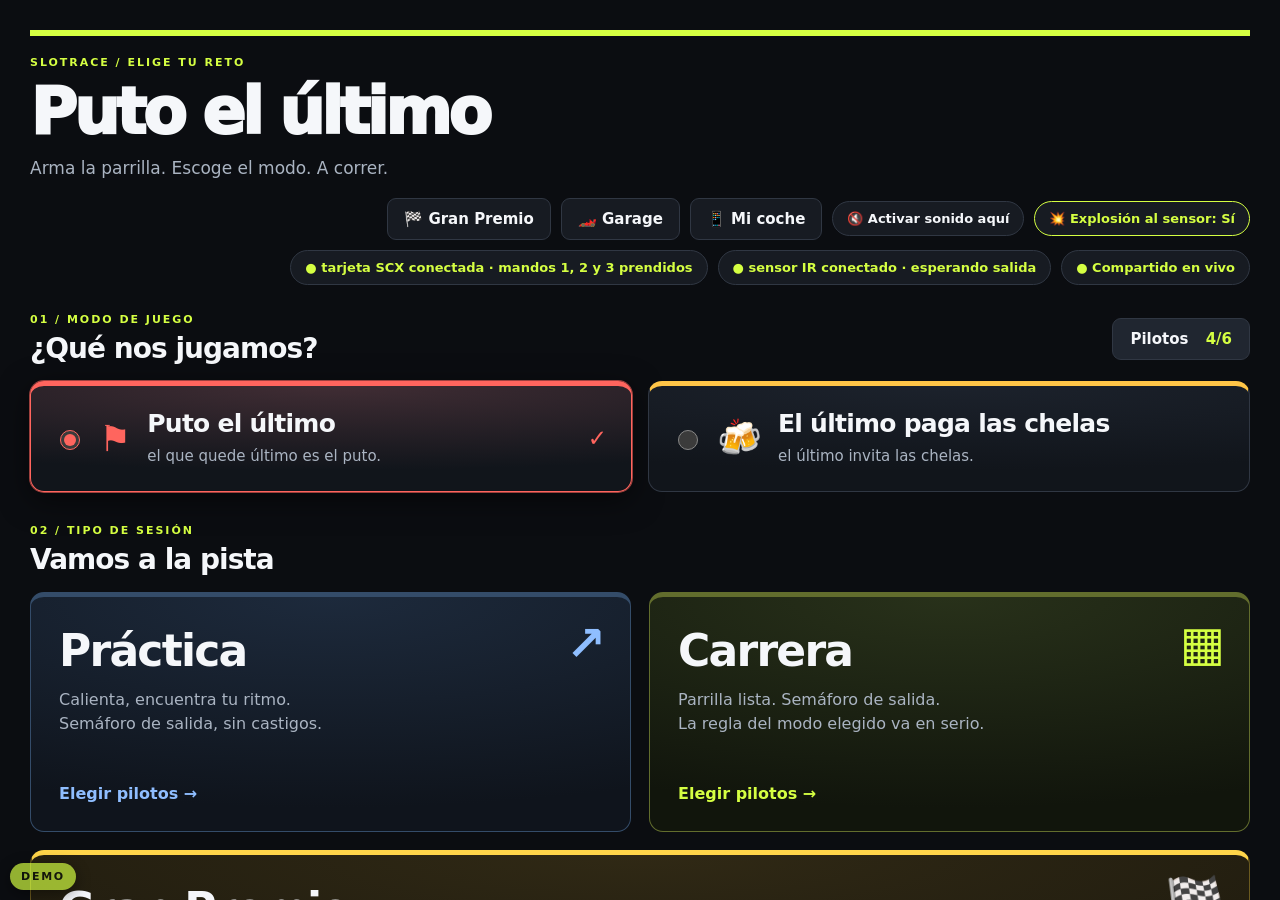
==== index.html @ de14cd6a "Garage de coches (v202611241123)" ====
<!doctype html>
<html lang="es-MX"><head><meta charset="utf-8">
<meta name="viewport" content="width=device-width,initial-scale=1,viewport-fit=cover">
<meta name="apple-mobile-web-app-capable" content="yes"><meta name="apple-mobile-web-app-status-bar-style" content="black-translucent">
<meta name="apple-mobile-web-app-title" content="Puto el último"><meta name="theme-color" content="#0b0d11"><meta name="format-detection" content="telephone=no">
<link rel="icon" href="app/micoche-icon.png"><link rel="apple-touch-icon" href="app/micoche-icon.png">
<title>Puto el último · SLOTRACE (DEMO)</title>
<link rel="stylesheet" href="shell.css?v=202611241123">
</head><body>
<div id="boot" class="boot"><div class="boot-box">
  <p class="eyebrow">SLOTRACE · CADA VUELTA CUENTA</p><h1>Puto el último</h1>
  <p class="boot-msg" id="bootMsg">Arrancando la pista…</p><div class="boot-bar"><i id="bootBar"></i></div>
  <p class="boot-note">Versión DEMO: pista, Pit Box y sensor simulados. La primera vez tarda unos segundos en cargar.</p>
  <p class="boot-err" id="bootErr" hidden></p>
</div></div>
<iframe id="app" title="Puto el último" hidden></iframe>
<button type="button" id="demoChip" class="demo-chip" hidden aria-haspopup="dialog">DEMO</button>
<div id="demoMenu" class="demo-menu" hidden role="dialog" aria-label="Opciones de la demo">
  <div class="dm-box">
    <div class="dm-head"><strong>Versión DEMO</strong><button type="button" id="dmClose" aria-label="Cerrar">✕</button></div>
    <p class="dm-note">Todo corre en este equipo: la Pit Box SCX, los mandos y el sensor IR son simulados. Los pilotos, la configuración y las carreras se guardan solo aquí.</p>
    <h3>Simulador de pista</h3>
    <div class="dm-row" id="dmCars"></div>
    <h3>Garage</h3>
    <div class="dm-actions"><button type="button" id="dmGarage">🏎️ Cargar garage de ejemplo (6 coches)</button></div>
    <h3>Torneo por mangas</h3>
    <div class="dm-actions"><button type="button" id="dmTorneo">👥 Cargar 12 pilotos de ejemplo (niveles mezclados)</button></div>
    <div class="dm-actions"><button type="button" id="dmFalse">⚠ Salida en falso en el próximo semáforo</button></div>
    <h3>Datos</h3>
    <div class="dm-actions"><a class="dm-link" href="carrera-rapida.html">🏁 Demo rápida (solo carrera)</a><button type="button" id="dmReset" class="dm-danger">↺ Restablecer demo</button></div>
    <p class="dm-msg" id="dmMsg" role="status"></p>
  </div>
</div>
<script src="pyodide/pyodide.js"></script>
<script src="shell.js?v=202611241123"></script>
</body></html>
---- shell.css ----
:root{color-scheme:dark;--lime:#d5ff42;--line:#303743;--muted:#aab4c2}
html,body{margin:0;height:100%;background:#0b0d11;color:#f5f7fa;font-family:system-ui,-apple-system,BlinkMacSystemFont,sans-serif;overflow:hidden;-webkit-text-size-adjust:100%}
#app{position:fixed;inset:0;width:100%;height:100%;border:0;display:block;background:#0b0d11}
#app[hidden]{display:none}
.boot{position:fixed;inset:0;display:flex;align-items:center;justify-content:center;padding:24px;background:radial-gradient(120% 80% at 50% 0%,#1c222c,#0b0d11)}
.boot[hidden]{display:none}
.boot-box{max-width:520px;width:100%;border-top:6px solid var(--lime);padding-top:18px}
.eyebrow{text-transform:uppercase;letter-spacing:.18em;font-size:11px;font-weight:800;color:var(--lime);margin:0 0 10px}
.boot h1{font-size:clamp(40px,9vw,64px);letter-spacing:-.055em;margin:0 0 18px;font-weight:950}
.boot-msg{font-weight:700;margin:0 0 10px}
.boot-bar{height:8px;border-radius:99px;background:#171b22;border:1px solid var(--line);overflow:hidden}.boot-bar i{display:block;height:100%;width:4%;background:var(--lime);transition:width .4s}
.boot-note{color:var(--muted);font-size:13px;line-height:1.5;margin-top:14px}
.boot-err{color:#ff8179;font-weight:700}
.demo-chip{position:fixed;left:max(10px,env(safe-area-inset-left));bottom:max(10px,env(safe-area-inset-bottom));z-index:50;border:0;border-radius:999px;background:#d5ff42d9;color:#11150b;font:900 11px system-ui;letter-spacing:.16em;padding:7px 11px;box-shadow:0 4px 16px #0008;cursor:pointer;opacity:.8;touch-action:manipulation}
.demo-chip[hidden]{display:none}
.demo-menu{position:fixed;inset:0;z-index:60;background:#000b;display:flex;align-items:flex-end;justify-content:flex-start;padding:12px;padding-bottom:max(12px,env(safe-area-inset-bottom))}
.demo-menu[hidden]{display:none}
.dm-box{background:#171b22;border:1px solid var(--line);border-top:5px solid var(--lime);border-radius:16px;padding:16px 18px;width:min(460px,100%);max-height:calc(100% - 20px);overflow:auto;box-shadow:0 20px 60px #000c}
.dm-head{display:flex;justify-content:space-between;align-items:center}.dm-head strong{font-size:20px}
.dm-box h3{font-size:12px;letter-spacing:.14em;text-transform:uppercase;color:var(--lime);margin:16px 0 8px}
.dm-note{color:var(--muted);font-size:13px;line-height:1.45;margin:8px 0 0}
.dm-box button,.dm-link{border:1px solid var(--line);background:#202630;color:#f5f7fa;font:700 14px system-ui;border-radius:9px;padding:10px 12px;cursor:pointer;text-decoration:none;display:inline-block;touch-action:manipulation}
.dm-row{display:grid;grid-template-columns:repeat(3,minmax(0,1fr));gap:8px}
.dm-car{border-top:4px solid var(--team)!important;display:flex;flex-direction:column;gap:6px;padding:8px!important}
.dm-car b{font-size:13px}.dm-car span{display:flex;gap:6px}.dm-car span button{flex:1;padding:7px 4px;font-size:12px}
.dm-actions{display:flex;flex-wrap:wrap;gap:8px}
.dm-danger{color:#ff8a84!important;border-color:#ff8a8466!important}
.dm-msg{color:var(--lime);font-size:13px;min-height:16px;margin:10px 0 0}
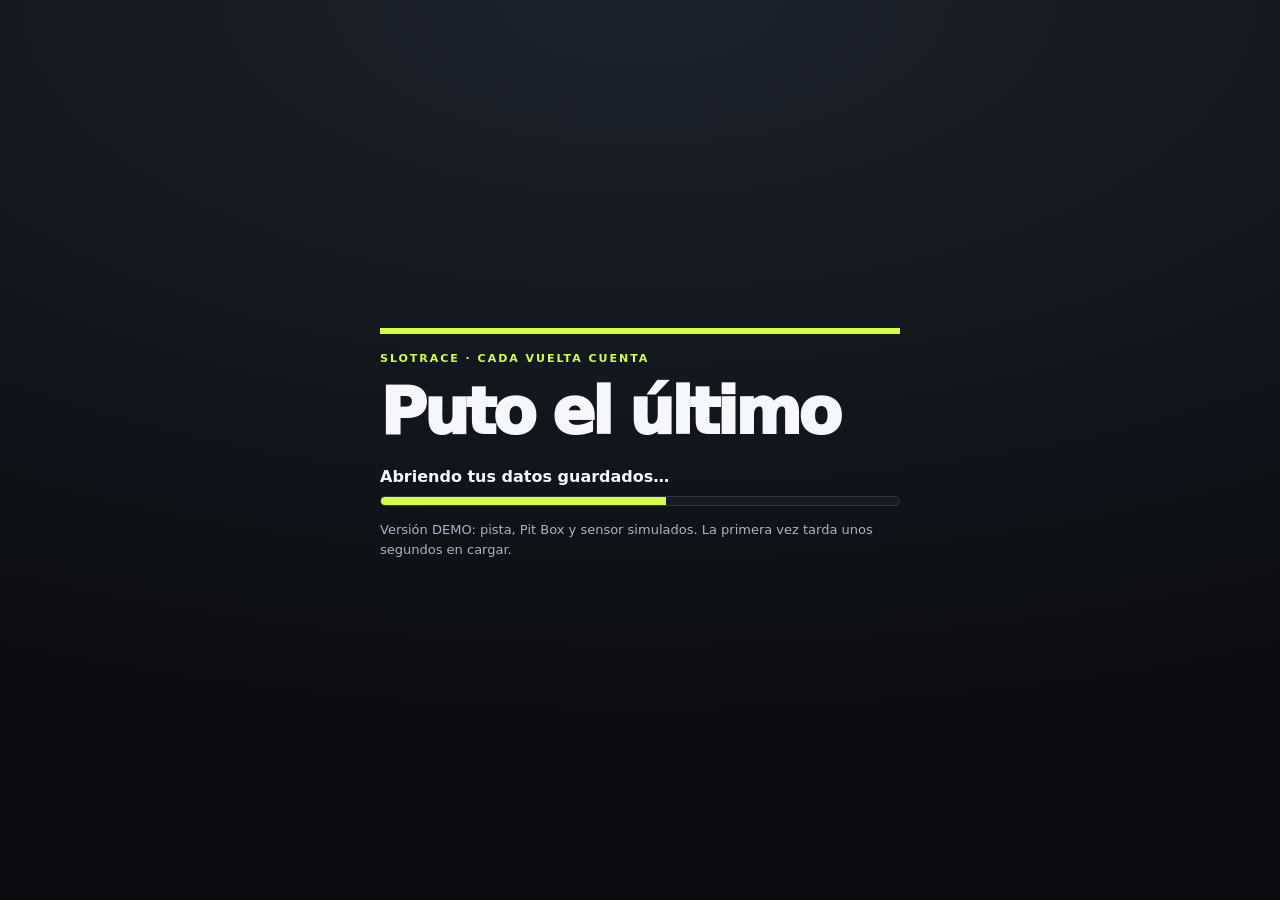
==== commit 8f48df08: "Demo 202611241437: una sola pestaña guarda (otra pestaña abierta ya no borra coches/datos)" ====
--- a/index.html
+++ b/index.html
@@ -5,9 +5,9 @@
 <meta name="apple-mobile-web-app-title" content="Puto el último"><meta name="theme-color" content="#0b0d11"><meta name="format-detection" content="telephone=no">
 <link rel="icon" href="app/micoche-icon.png"><link rel="apple-touch-icon" href="app/micoche-icon.png">
 <title>Puto el último · SLOTRACE (DEMO)</title>
-<link rel="stylesheet" href="shell.css?v=202611241123">
+<link rel="stylesheet" href="shell.css?v=202611241437">
 </head><body>
-<div id="boot" class="boot"><div class="boot-box">
+<div id="staleTab" class="stale-tab" hidden role="alertdialog" aria-labelledby="staleT"><div class="stale-box"><h2 id="staleT">La demo se abrió en otra pestaña</h2><p>Para no borrar tus datos (pilotos, coches del Garage, carreras), esta pestaña ya no guarda nada. Usa la pestaña nueva o toca el botón para seguir aquí con los datos al día.</p><button type="button" id="staleReload">Usar esta pestaña</button></div></div><div id="boot" class="boot"><div class="boot-box">
   <p class="eyebrow">SLOTRACE · CADA VUELTA CUENTA</p><h1>Puto el último</h1>
   <p class="boot-msg" id="bootMsg">Arrancando la pista…</p><div class="boot-bar"><i id="bootBar"></i></div>
   <p class="boot-note">Versión DEMO: pista, Pit Box y sensor simulados. La primera vez tarda unos segundos en cargar.</p>
@@ -22,9 +22,9 @@
     <h3>Simulador de pista</h3>
     <div class="dm-row" id="dmCars"></div>
     <h3>Garage</h3>
-    <div class="dm-actions"><button type="button" id="dmGarage">🏎️ Cargar garage de ejemplo (6 coches)</button></div>
+    <div class="dm-actions"><button type="button" id="dmGarage">🏎️ Cargar garage de ejemplo (6 de la casa + 2 de invitados)</button></div>
     <h3>Torneo por mangas</h3>
-    <div class="dm-actions"><button type="button" id="dmTorneo">👥 Cargar 12 pilotos de ejemplo (niveles mezclados)</button></div>
+    <div class="dm-actions"><button type="button" id="dmTorneo">👥 Cargar 12 pilotos de ejemplo con su coche (niveles mezclados)</button></div>
     <div class="dm-actions"><button type="button" id="dmFalse">⚠ Salida en falso en el próximo semáforo</button></div>
     <h3>Datos</h3>
     <div class="dm-actions"><a class="dm-link" href="carrera-rapida.html">🏁 Demo rápida (solo carrera)</a><button type="button" id="dmReset" class="dm-danger">↺ Restablecer demo</button></div>
@@ -32,5 +32,5 @@
   </div>
 </div>
 <script src="pyodide/pyodide.js"></script>
-<script src="shell.js?v=202611241123"></script>
+<script src="shell.js?v=202611241437"></script>
 </body></html>
--- a/shell.css
+++ b/shell.css
@@ -26,3 +26,9 @@
 .dm-actions{display:flex;flex-wrap:wrap;gap:8px}
 .dm-danger{color:#ff8a84!important;border-color:#ff8a8466!important}
 .dm-msg{color:var(--lime);font-size:13px;min-height:16px;margin:10px 0 0}
+
+.stale-tab{position:fixed;inset:0;z-index:100;display:flex;align-items:center;justify-content:center;padding:24px;background:#0b0d11ee}
+.stale-tab[hidden]{display:none}
+.stale-box{max-width:460px;border:1px solid #2a313c;border-top:6px solid #ffb02e;border-radius:16px;padding:22px;background:#151a21;color:#f2f5f8;font:16px/1.5 system-ui}
+.stale-box h2{margin:0 0 10px;font-size:22px}
+.stale-box button{margin-top:14px;font:800 17px system-ui;padding:12px 18px;border-radius:12px;border:0;background:#d7ff3a;color:#111;width:100%}
